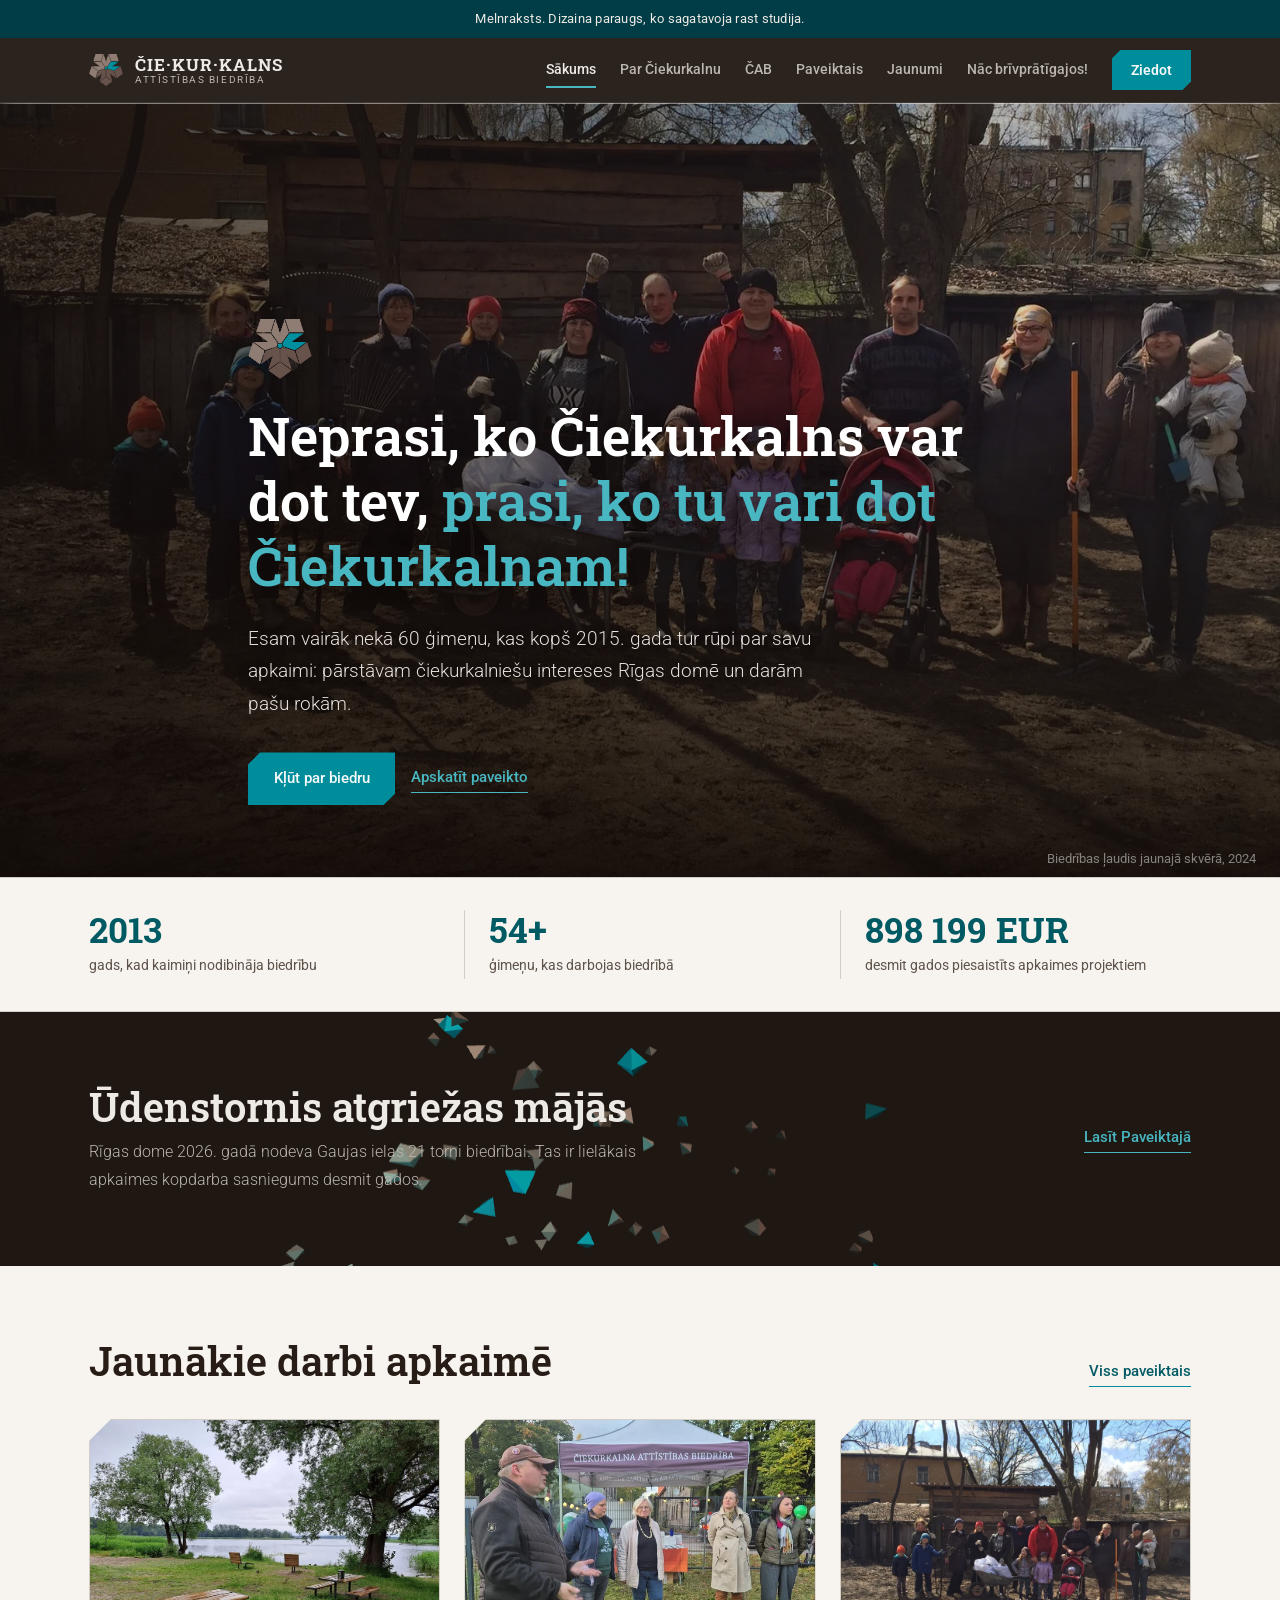
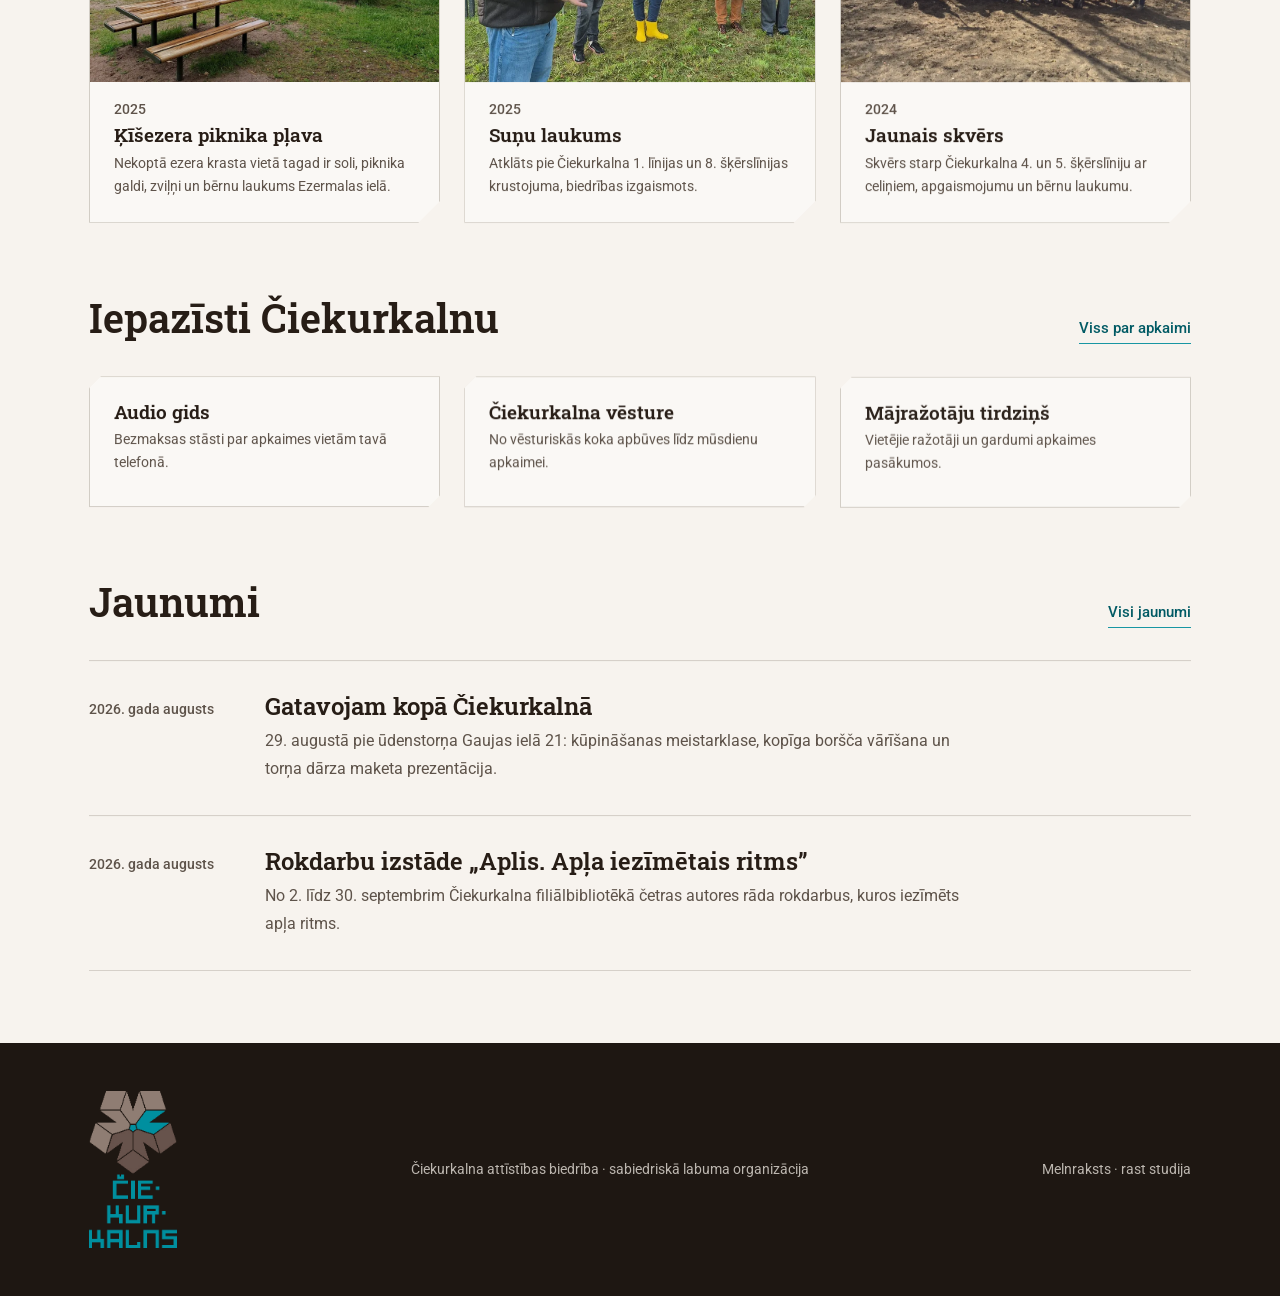
==== index.html @ 99782935 "Čiekurkalna attīstības biedrības melnraksts" ====
<!DOCTYPE html>
<html lang="lv">
<head>
<meta charset="utf-8" />
<meta name="viewport" content="width=device-width, initial-scale=1" />
<meta name="robots" content="noindex, nofollow" />
<title>Čiekurkalna attīstības biedrība. Kaimiņi, kas tur rūpi par Čiekurkalnu</title>
<meta name="description" content="Čiekurkalna attīstības biedrība: vairāk nekā 60 ģimeņu, kas kopš 2015. gada rūpējas par savu apkaimi Rīgā. Dizaina melnraksts." />
<meta property="og:title" content="Čiekurkalna attīstības biedrība" />
<meta property="og:description" content="Kaimiņi, kas tur rūpi par Čiekurkalnu. Dizaina melnraksts." />
<meta property="og:image" content="og.png" />
<meta property="og:type" content="website" />
<link rel="icon" href="assets/logo-rozete.png" />
<link rel="preconnect" href="https://fonts.googleapis.com" />
<link rel="preconnect" href="https://fonts.gstatic.com" crossorigin />
<link href="https://fonts.googleapis.com/css2?family=Roboto+Slab:wght@400;500;600;700&family=Roboto:ital,wght@0,300;0,400;0,500;1,400&display=swap" rel="stylesheet" />
<link rel="stylesheet" href="tokens.css" />
<link rel="stylesheet" href="style.css" />
<style>
/* Hallmark · macrostructure: Marquee split-hero · page: sākums · design-system: design.md · designed-as-app */
.teaser{padding-block:var(--space-2xl) 0}
.teaser__head{display:flex;align-items:baseline;justify-content:space-between;gap:var(--space-md);flex-wrap:wrap;margin-bottom:var(--space-lg)}
.teaser h2{font-size:var(--text-2xl)}
.newsband{padding-block:var(--space-2xl)}
.newsband__grid{display:grid;grid-template-columns:1.2fr auto;gap:var(--space-lg);align-items:center}
.newsband h2{font-size:var(--text-2xl);margin-bottom:var(--space-2xs)}
.newsband p{max-width:36rem;font-weight:300}
@media(max-width:700px){.newsband__grid{grid-template-columns:minmax(0,1fr)}}
</style>
</head>
<body>

<div class="draftbar">Melnraksts. Dizaina paraugs, ko sagatavoja rast studija.</div>

<header class="mast">
  <div class="wrap mast__in">
    <a class="brand" href="index.html">
      <img src="assets/logo-rozete.png" alt="Čiekurkalna attīstības biedrības logo" width="30" height="28" />
      <span class="brand__t">ČIE·KUR·KALNS<small>attīstības biedrība</small></span>
    </a>
    <div class="mast__right">
    <nav class="mast__nav" aria-label="Vietnes sadaļas">
      <a href="index.html" aria-current="page">Sākums</a>
      <a href="par-ciekurkalnu.html">Par Čiekurkalnu</a>
      <a href="cab.html">ČAB</a>
      <a href="paveiktais.html">Paveiktais</a>
      <a href="jaunumi.html">Jaunumi</a>
      <a href="brivpratigie.html">Nāc brīvprātīgajos!</a>
    </nav>
    <a class="mast__cta" href="cab.html#ziedot">Ziedot</a>
    </div>
  </div>
</header>

<main>

<section class="hero">
  <img class="hero__bg" src="assets/hero-kaimini.webp" alt="Čiekurkalna kaimiņi kopā jaunajā skvērā" width="1800" height="926" fetchpriority="high" />
  <div class="wrap hero__content">
    <img class="hero__logo" src="assets/logo-rozete.png" alt="" width="64" height="61" data-intro />
    <h1 data-intro>Neprasi, ko Čiekurkalns var dot tev, <em>prasi, ko tu vari dot Čiekurkalnam!</em></h1>
    <p class="hero__lead" data-intro>Esam vairāk nekā 60 ģimeņu, kas kopš 2015. gada tur rūpi par savu apkaimi: pārstāvam čiekurkalniešu intereses Rīgas domē un darām pašu rokām.</p>
    <div class="btnrow" data-intro>
      <a class="btn btn--accent" href="cab.html">Kļūt par biedru</a>
      <a class="tlink tlink--d" href="paveiktais.html">Apskatīt paveikto</a>
    </div>
  </div>
  <p class="figcap">Biedrības ļaudis jaunajā skvērā, 2024</p>
</section>

<section class="stats" aria-label="Biedrība skaitļos">
  <div class="wrap stats__in">
    <div class="stat"><b data-count="2015" data-start="1995">2015</b><span>gads, kad kaimiņi nodibināja biedrību</span></div>
    <div class="stat"><b data-count="60" data-suffix="+">60+</b><span>ģimeņu, kas darbojas biedrībā</span></div>
    <div class="stat"><b data-count="1000000" data-format="lv" data-suffix=" EUR">1 000 000 EUR</b><span>desmit gados piesaistīts apkaimes projektiem</span></div>
  </div>
</section>

<section class="darksec newsband" style="position:relative;overflow:hidden">
  <canvas id="bg3d" aria-hidden="true" style="position:absolute;inset:0;width:100%;height:100%"></canvas>
  <div class="wrap newsband__grid" data-rise style="position:relative;z-index:2">
    <div>
      <h2>Ūdenstornis atgriežas mājās</h2>
      <p>Rīgas dome 2026. gadā nodeva Gaujas ielas 21 torni biedrībai. Tas ir lielākais apkaimes kopdarba sasniegums desmit gados.</p>
    </div>
    <a class="tlink tlink--d" href="paveiktais.html">Lasīt Paveiktajā</a>
  </div>
</section>

<section class="teaser">
  <div class="wrap">
    <div class="teaser__head" data-rise>
      <h2>Jaunākie darbi apkaimē</h2>
      <a class="tlink" href="paveiktais.html">Viss paveiktais</a>
    </div>
    <div class="cardgrid" data-rise-group>
      <article class="card">
        <div class="card__img"><img src="assets/piknika-plava.webp" alt="Soli un piknika galdi Ķīšezera krastā" loading="lazy" /></div>
        <div class="card__body">
          <p class="card__year">2025</p>
          <h3>Ķīšezera piknika pļava</h3>
          <p>Nekoptā ezera krasta vietā tagad ir soli, piknika galdi, zviļņi un bērnu laukums Ezermalas ielā.</p>
        </div>
      </article>
      <article class="card">
        <div class="card__img"><img src="assets/sunu-laukums.webp" alt="Čiekurkalna suņu laukuma atklāšana" loading="lazy" /></div>
        <div class="card__body">
          <p class="card__year">2025</p>
          <h3>Suņu laukums</h3>
          <p>Atklāts pie Čiekurkalna 1. līnijas un 8. šķērslīnijas krustojuma, biedrības izgaismots.</p>
        </div>
      </article>
      <article class="card">
        <div class="card__img"><img src="assets/skvers-komanda.webp" alt="Biedrības ļaudis jaunajā Čiekurkalna skvērā" loading="lazy" /></div>
        <div class="card__body">
          <p class="card__year">2024</p>
          <h3>Jaunais skvērs</h3>
          <p>Skvērs starp Čiekurkalna 4. un 5. šķērslīniju ar celiņiem, apgaismojumu un bērnu laukumu.</p>
        </div>
      </article>
    </div>
  </div>
</section>

<section class="teaser">
  <div class="wrap">
    <div class="teaser__head" data-rise>
      <h2>Iepazīsti Čiekurkalnu</h2>
      <a class="tlink" href="par-ciekurkalnu.html">Viss par apkaimi</a>
    </div>
    <div class="tiles" data-rise-group>
      <a class="tile" href="par-ciekurkalnu.html" style="text-decoration:none">
        <h3>Audio gids</h3>
        <p>Bezmaksas stāsti par apkaimes vietām tavā telefonā.</p>
      </a>
      <a class="tile" href="par-ciekurkalnu.html" style="text-decoration:none">
        <h3>Čiekurkalna vēsture</h3>
        <p>No vēsturiskās koka apbūves līdz mūsdienu apkaimei.</p>
      </a>
      <a class="tile" href="par-ciekurkalnu.html" style="text-decoration:none">
        <h3>Mājražotāju tirdziņš</h3>
        <p>Vietējie ražotāji un gardumi apkaimes pasākumos.</p>
      </a>
    </div>
  </div>
</section>

<section class="teaser" style="padding-bottom:var(--space-2xl)">
  <div class="wrap">
    <div class="teaser__head" data-rise>
      <h2>Jaunumi</h2>
      <a class="tlink" href="jaunumi.html">Visi jaunumi</a>
    </div>
    <div class="news" data-rise>
      <article class="news__item">
        <p class="news__date">2026. gada augusts</p>
        <div>
          <h3>Gatavojam kopā Čiekurkalnā</h3>
          <p>29. augustā pie ūdenstorņa Gaujas ielā 21: kūpināšanas meistarklase, kopīga boršča vārīšana un torņa dārza maketa prezentācija.</p>
        </div>
      </article>
      <article class="news__item">
        <p class="news__date">2026. gada augusts</p>
        <div>
          <h3>Rokdarbu izstāde „Aplis. Apļa iezīmētais ritms”</h3>
          <p>No 2. līdz 30. septembrim Čiekurkalna filiālbibliotēkā četras autores rāda rokdarbus, kuros iezīmēts apļa ritms.</p>
        </div>
      </article>
    </div>
  </div>
</section>



</main>

<footer class="foot foot--flush">
  <div class="wrap foot__in">
    <img src="assets/logo-full.png" alt="Čiekurkalna attīstības biedrības logo" width="88" height="157" loading="lazy" />
    <span>Čiekurkalna attīstības biedrība · sabiedriskā labuma organizācija</span>
    <span>Melnraksts · rast studija</span>
  </div>
</footer>

<script src="assets/js/gsap.min.js" defer></script>
<script src="assets/js/ScrollTrigger.min.js" defer></script>
<script src="assets/js/three.min.js" defer></script>
<script src="assets/js/app.js" defer></script>

</body>
</html>
---- tokens.css ----
/* Hallmark · tokens — Čiekurkalna attīstības biedrība (studied-DNA: klienta logo + ciekurkalns.lv) */
:root {
  /* krāsas: silti brūnie neitrāļi no logo čiekura, ciāna akcents no logo */
  --color-paper:      oklch(96.5% 0.008 75);
  --color-paper-2:    oklch(93.5% 0.012 75);
  --color-card:       oklch(98%   0.005 75);
  --color-rule:       oklch(85%   0.012 75);
  --color-rule-dark:  oklch(34%   0.015 55);
  --color-muted:      oklch(45%   0.02  60);
  --color-ink:        oklch(24%   0.02  55);
  --color-dark:       oklch(21%   0.015 55);
  --color-dark-2:     oklch(26%   0.018 55);
  --color-ink-dark:   oklch(94%   0.008 75);
  --color-muted-dark: oklch(78%   0.012 75);
  --color-taupe:      oklch(60%   0.03  55);
  --color-accent:     oklch(58%   0.115 205);
  --color-accent-ink: oklch(42%   0.09  205);
  --color-accent-hi:  oklch(72%   0.10  205);
  --color-band:       oklch(33%   0.06  210);
  --color-focus:      oklch(58%   0.115 205);
  --color-ph:         oklch(55%   0.015 60);

  /* fonti: klienta lapas DNS */
  --font-display: 'Roboto Slab', Georgia, serif;
  --font-body:    'Roboto', 'Segoe UI', Arial, sans-serif;

  /* atstarpes: 4 pt skala */
  --space-2xs: 0.5rem;
  --space-xs:  0.75rem;
  --space-sm:  1rem;
  --space-md:  1.5rem;
  --space-lg:  2rem;
  --space-xl:  3rem;
  --space-2xl: 4.5rem;
  --space-3xl: 6.5rem;

  /* teksts */
  --text-sm: 0.875rem;
  --text-md: 1.03rem;
  --text-lg: 1.2rem;
  --text-xl: 1.5rem;
  --text-2xl: clamp(1.8rem, 3.4vw, 2.5rem);
  --text-display: clamp(2.4rem, 5.2vw, 3.8rem);

  /* kustība */
  --ease-out:    cubic-bezier(0.16, 1, 0.3, 1);
  --ease-in:     cubic-bezier(0.7, 0, 0.84, 0);
  --ease-in-out: cubic-bezier(0.65, 0, 0.35, 1);
  --dur-micro: 120ms;
  --dur-short: 220ms;
  --dur-long:  420ms;

  /* forma: fasetes no logo ģeometrijas */
  --cut: 22px;
  --cut-sm: 12px;
}
---- style.css ----
/* Hallmark · genre: editorial-modern · design-system: design.md · designed-as-app
 * theme: studied-DNA (klienta logo + ciekurkalns.lv) · display Roboto Slab · body Roboto
 * motion: hero-intro · scroll-rise · 3D slider · counters · three.js logo-facets (tikai sākuma hero) */

*{margin:0;padding:0;box-sizing:border-box}
html,body{overflow-x:clip}
html{scroll-behavior:smooth}
img{max-width:100%;height:auto;display:block}
body{font-family:var(--font-body);background:var(--color-paper);color:var(--color-ink);font-size:var(--text-md);line-height:1.7;font-weight:400;-webkit-font-smoothing:antialiased}
a{color:inherit}
.wrap{max-width:1150px;margin:0 auto;padding:0 var(--space-md)}
h1,h2,h3{font-family:var(--font-display);line-height:1.14;font-weight:600;font-style:normal;overflow-wrap:anywhere;min-width:0}
.facet{clip-path:polygon(var(--cut) 0, 100% 0, 100% calc(100% - var(--cut)), calc(100% - var(--cut)) 100%, 0 100%, 0 var(--cut))}
a:focus-visible,button:focus-visible{outline:2px solid var(--color-focus);outline-offset:3px}

/* melnraksta josla */
.draftbar{background:var(--color-band);color:var(--color-ink-dark);text-align:center;font-size:0.8rem;padding:var(--space-2xs) var(--space-sm);letter-spacing:0.02em;position:relative;z-index:60}

/* galvene: tumšā masthead ar animētiem pasvītrojumiem un Ziedot pogu */
.mast{position:sticky;top:0;z-index:50;background:color-mix(in oklab, var(--color-dark) 94%, transparent);backdrop-filter:blur(10px);border-bottom:1px solid var(--color-rule-dark)}
.mast__in{display:flex;align-items:center;justify-content:space-between;gap:var(--space-md);padding-block:var(--space-xs)}
.brand{display:flex;align-items:center;gap:var(--space-xs);text-decoration:none}
.brand img{width:34px;height:auto;transition:transform var(--dur-short) var(--ease-out)}
.brand:hover img{transform:rotate(18deg)}
.brand__t{font-family:var(--font-display);font-weight:700;font-size:1.05rem;line-height:1.15;letter-spacing:0.06em;color:var(--color-ink-dark)}
.brand__t small{display:block;font-family:var(--font-body);font-weight:400;font-size:0.6rem;letter-spacing:0.16em;text-transform:uppercase;color:var(--color-muted-dark)}
.mast__right{display:flex;align-items:center;gap:var(--space-md)}
.mast__nav{display:flex;gap:var(--space-md);flex-wrap:wrap}
.mast__nav a{position:relative;text-decoration:none;font-size:0.9rem;font-weight:500;color:var(--color-muted-dark);white-space:nowrap;padding-block:0.35rem;transition:color var(--dur-micro) var(--ease-out)}
.mast__nav a::after{content:'';position:absolute;left:0;right:0;bottom:0;height:2px;background:var(--color-accent-hi);transform:scaleX(0);transform-origin:left;transition:transform var(--dur-short) var(--ease-out)}
.mast__nav a:hover{color:var(--color-ink-dark)}
.mast__nav a:hover::after{transform:scaleX(1)}
.mast__nav a[aria-current="page"]{color:var(--color-ink-dark)}
.mast__nav a[aria-current="page"]::after{transform:scaleX(1)}
.mast__cta{font-size:0.85rem;font-weight:600;text-decoration:none;color:oklch(98% 0.005 205);background:var(--color-accent);padding:0.55rem 1.2rem;white-space:nowrap;clip-path:polygon(9px 0,100% 0,100% calc(100% - 9px),calc(100% - 9px) 100%,0 100%,0 9px);transition:background-color var(--dur-micro) var(--ease-out)}
.mast__cta:hover{background:var(--color-accent-ink)}
@media(max-width:1080px){.mast__cta{display:none}}
@media(max-width:900px){
  .mast__in{flex-wrap:wrap;padding-block:var(--space-2xs)}
  .mast__right{width:100%}
  .mast__nav{gap:var(--space-sm);width:100%;overflow-x:auto;padding-bottom:0.2rem;flex-wrap:nowrap;scrollbar-width:none}
}

/* hero: pilna platuma kaimiņu foto ar devīzi (sākums) */
.hero{position:relative;background:var(--color-dark);color:var(--color-ink-dark);overflow:hidden;display:flex;align-items:flex-end;min-height:86svh}
.hero__bg{position:absolute;inset:0;width:100%;height:100%;object-fit:cover;object-position:center 38%}
.hero::after{content:'';position:absolute;inset:0;background:linear-gradient(100deg, oklch(15% 0.015 55 / 0.72) 0%, oklch(15% 0.015 55 / 0.3) 48%, transparent 70%), linear-gradient(to top, oklch(15% 0.015 55 / 0.94) 0%, oklch(15% 0.015 55 / 0.55) 38%, oklch(15% 0.015 55 / 0.15) 70%, oklch(15% 0.015 55 / 0.3) 100%)}
.hero__content{position:relative;z-index:2;padding-block:var(--space-3xl) var(--space-2xl);max-width:52rem}
.hero__logo{width:64px;margin-bottom:var(--space-md);filter:drop-shadow(0 4px 14px oklch(0% 0 0 / 0.4))}
.hero h1{font-size:clamp(1.9rem,4.6vw,3.4rem);margin-bottom:var(--space-md);color:#FFFFFF;text-shadow:0 2px 24px oklch(0% 0 0 / 0.35);line-height:1.2}
.hero h1 em{font-style:normal;color:var(--color-accent-hi)}
.hero__lead{max-width:36rem;color:oklch(96% 0.005 75 / 0.92);font-size:var(--text-lg);margin-bottom:var(--space-lg);font-weight:300;text-shadow:0 1px 12px oklch(0% 0 0 / 0.4)}
.hero .figcap{position:absolute;right:var(--space-md);bottom:var(--space-2xs);z-index:2;color:oklch(96% 0.005 75 / 0.5);margin:0}
@media(max-width:700px){
  .hero{min-height:78svh}
  .hero__bg{content:url("assets/hero-kaimini-m.webp");object-position:center 30%}
  .hero__content{padding-block:var(--space-2xl) var(--space-xl)}
  .hero__logo{width:52px}
}

/* iekšlapu galva */
.phead{padding-block:var(--space-2xl) var(--space-lg)}
.phead h1{font-size:clamp(2rem,4vw,3rem)}
.phead p{color:var(--color-muted);max-width:40rem;margin-top:var(--space-2xs);font-size:var(--text-lg);font-weight:300}

/* pogas un saites */
.btnrow{display:flex;gap:var(--space-sm);flex-wrap:wrap;align-items:center}
.btn{display:inline-block;text-decoration:none;font-weight:500;font-size:0.95rem;padding:0.85rem 1.6rem;white-space:nowrap;transition:background-color var(--dur-micro) var(--ease-out),color var(--dur-micro) var(--ease-out),border-color var(--dur-micro) var(--ease-out)}
.btn--accent{background:var(--color-accent);color:oklch(98% 0.005 205);clip-path:polygon(var(--cut-sm) 0,100% 0,100% calc(100% - var(--cut-sm)),calc(100% - var(--cut-sm)) 100%,0 100%,0 var(--cut-sm))}
.btn--accent:hover{background:var(--color-accent-ink)}
.btn--solid{background:var(--color-ink);color:var(--color-paper);clip-path:polygon(var(--cut-sm) 0,100% 0,100% calc(100% - var(--cut-sm)),calc(100% - var(--cut-sm)) 100%,0 100%,0 var(--cut-sm))}
.btn--solid:hover{background:var(--color-dark-2)}
.btn--line{border:1.5px solid var(--color-rule);color:var(--color-ink)}
.btn--line:hover{border-color:var(--color-ink)}
.btn--ghostd{border:1.5px solid oklch(94% 0.008 75 / 0.35);color:var(--color-ink-dark)}
.btn--ghostd:hover{border-color:var(--color-ink-dark)}
.tlink{font-weight:500;font-size:0.95rem;color:var(--color-accent-ink);text-decoration:none;border-bottom:1.5px solid var(--color-accent);padding-bottom:0.1rem;white-space:nowrap;transition:color var(--dur-micro) var(--ease-out)}
.tlink:hover{color:var(--color-ink)}
.tlink--d{color:var(--color-accent-hi);border-color:var(--color-accent-hi)}
.tlink--d:hover{color:var(--color-ink-dark)}
.figcap{margin-top:var(--space-xs);font-size:0.8rem;color:var(--color-muted)}

/* skaitļi */
.stats{border-block:1px solid var(--color-rule)}
.stats__in{display:grid;grid-template-columns:repeat(3,minmax(0,1fr));gap:var(--space-md);padding-block:var(--space-lg)}
.stat{border-left:1px solid var(--color-rule);padding-left:var(--space-md)}
.stat:first-child{border-left:none;padding-left:0}
.stat b{display:block;font-family:var(--font-display);font-weight:700;font-size:2.2rem;line-height:1.15;color:var(--color-accent-ink);font-variant-numeric:tabular-nums}
.stat span{font-size:var(--text-sm);color:var(--color-muted)}
@media(max-width:680px){
  .stats__in{grid-template-columns:minmax(0,1fr);gap:var(--space-sm);padding-block:var(--space-md)}
  .stat{border-left:none;padding-left:0;display:flex;align-items:baseline;gap:var(--space-sm)}
  .stat b{font-size:1.7rem}
}

/* kartītes */
.card{background:var(--color-card);border:1px solid var(--color-rule);clip-path:polygon(var(--cut) 0,100% 0,100% calc(100% - var(--cut)),calc(100% - var(--cut)) 100%,0 100%,0 var(--cut))}
.card__img{aspect-ratio:4/3;overflow:hidden;background:var(--color-paper-2)}
.card__img img{width:100%;height:100%;object-fit:cover;transition:transform 0.5s var(--ease-out)}
.card:hover .card__img img{transform:scale(1.04)}
.card__body{padding:var(--space-sm) var(--space-md) var(--space-md)}
.card__year{font-size:0.8rem;font-weight:500;color:var(--color-accent-ink)}
.card h3{font-size:var(--text-lg);margin:0.2rem 0 0.35rem}
.card p{font-size:0.9rem;color:var(--color-muted);line-height:1.6}
.cardgrid{display:grid;grid-template-columns:repeat(3,minmax(0,1fr));gap:var(--space-md)}
@media(max-width:900px){.cardgrid{grid-template-columns:repeat(2,minmax(0,1fr))}}
@media(max-width:600px){.cardgrid{grid-template-columns:minmax(0,1fr)}}

/* 3D slaideris */
.slider{position:relative}
.slider:not(.works-grid){overflow:clip;margin:0 calc(-1 * var(--space-md));padding:0 var(--space-md)}
.stage{position:relative;height:560px;perspective:1400px;transform-style:preserve-3d}
.slider:not(.works-grid) .card{position:absolute;top:0;left:50%;width:min(360px,86vw);cursor:pointer}
.slider__ctrl{display:flex;align-items:center;justify-content:center;gap:var(--space-sm);margin-top:var(--space-md)}
.sbtn{width:50px;height:50px;border:1.5px solid var(--color-rule);background:var(--color-card);cursor:pointer;font-size:1.05rem;color:var(--color-ink);clip-path:polygon(10px 0,100% 0,100% calc(100% - 10px),calc(100% - 10px) 100%,0 100%,0 10px);transition:background-color var(--dur-micro) var(--ease-out),color var(--dur-micro) var(--ease-out)}
.sbtn:hover{background:var(--color-accent);color:oklch(98% 0.005 205)}
.scount{font-family:var(--font-display);font-weight:600;font-size:0.95rem;color:var(--color-muted);min-width:3.2rem;text-align:center;font-variant-numeric:tabular-nums}
.works-grid .stage{height:auto;perspective:none;display:grid;grid-template-columns:repeat(3,minmax(0,1fr));gap:var(--space-md)}
.works-grid .card{position:static;width:auto;transform:none!important;opacity:1!important;cursor:default}
.works-grid .slider__ctrl{display:none}
@media(max-width:900px){.works-grid .stage{grid-template-columns:repeat(2,minmax(0,1fr))}}
@media(max-width:600px){.works-grid .stage{grid-template-columns:minmax(0,1fr)}}
@media(max-width:700px){.stage{height:540px}}

/* apkaimes flīzes */
.tiles{display:grid;grid-template-columns:repeat(3,minmax(0,1fr));gap:var(--space-md)}
.tile{background:var(--color-card);border:1px solid var(--color-rule);padding:var(--space-md) var(--space-md) var(--space-lg);clip-path:polygon(var(--cut-sm) 0,100% 0,100% calc(100% - var(--cut-sm)),calc(100% - var(--cut-sm)) 100%,0 100%,0 var(--cut-sm));transition:border-color var(--dur-micro) var(--ease-out)}
.tile:hover{border-color:var(--color-accent)}
.tile h3{font-size:var(--text-lg);margin-bottom:0.3rem}
.tile p{font-size:0.9rem;color:var(--color-muted);line-height:1.6}
@media(max-width:900px){.tiles{grid-template-columns:repeat(2,minmax(0,1fr))}}
@media(max-width:600px){.tiles{grid-template-columns:minmax(0,1fr)}}

/* jaunumu rindas */
.news{border-top:1px solid var(--color-rule)}
.news__item{display:grid;grid-template-columns:9rem minmax(0,1fr);gap:var(--space-lg);padding-block:var(--space-lg);border-bottom:1px solid var(--color-rule)}
.news__date{font-size:var(--text-sm);color:var(--color-accent-ink);font-weight:500;padding-top:0.3rem;font-variant-numeric:tabular-nums}
.news__item h3{font-size:var(--text-xl);margin-bottom:0.4rem}
.news__item p{color:var(--color-muted);max-width:44rem}
@media(max-width:700px){.news__item{grid-template-columns:minmax(0,1fr);gap:0.2rem;padding-block:var(--space-md)}}

/* arhīva rindas */
.arch{border-top:1px solid var(--color-rule)}
.arch__row{display:grid;grid-template-columns:7rem minmax(0,1fr);gap:var(--space-lg);padding-block:var(--space-sm);border-bottom:1px solid var(--color-rule)}
.arch__year{font-family:var(--font-display);font-weight:600;color:var(--color-accent-ink);font-variant-numeric:tabular-nums}
.arch__row p{color:var(--color-muted);font-size:0.95rem}
.arch__row b{font-weight:500}
@media(max-width:700px){.arch__row{grid-template-columns:minmax(0,1fr);gap:0.1rem}}

/* iesaistes rindas */
.jrow{display:grid;grid-template-columns:0.85fr 1.4fr auto;gap:var(--space-lg);align-items:center;padding-block:var(--space-lg);border-top:1px solid var(--color-rule)}
.jrow h3{font-size:var(--text-xl)}
.jrow p{color:var(--color-muted);font-size:0.96rem;max-width:32rem}
@media(max-width:860px){.jrow{grid-template-columns:minmax(0,1fr);gap:var(--space-2xs);padding-block:var(--space-md)}}

/* ziedojumu summas */
.chips{display:flex;gap:var(--space-sm);flex-wrap:wrap}
.chip{font-family:var(--font-display);font-weight:600;font-size:var(--text-lg);padding:0.7rem 1.4rem;border:1.5px solid var(--color-rule);background:var(--color-card);clip-path:polygon(10px 0,100% 0,100% calc(100% - 10px),calc(100% - 10px) 100%,0 100%,0 10px)}

/* tumšās sadaļas */
.darksec{background:var(--color-dark);color:var(--color-ink-dark)}
.darksec h1,.darksec h2,.darksec h3{color:var(--color-ink-dark)}
.darksec .figcap{color:var(--color-muted-dark)}
.darksec p{color:var(--color-muted-dark)}

/* devīzes josla */
.motto{background:var(--color-band);color:var(--color-ink-dark);padding-block:var(--space-3xl);text-align:center}
.motto blockquote{font-family:var(--font-display);font-weight:600;font-size:clamp(1.6rem,3.6vw,2.7rem);line-height:1.3;max-width:48rem;margin:0 auto;overflow-wrap:anywhere}
.motto blockquote em{font-style:normal;color:var(--color-accent-hi)}
.motto figcaption{margin-top:var(--space-md);font-size:var(--text-sm);color:var(--color-muted-dark)}

/* CTA josla */
.ctaband{background:var(--color-paper-2);border-block:1px solid var(--color-rule);padding-block:var(--space-2xl)}
.ctaband__in{display:flex;align-items:center;justify-content:space-between;gap:var(--space-lg);flex-wrap:wrap}
.ctaband h2{font-size:var(--text-2xl);max-width:34rem}

/* kontaktu rindas */
.crow{display:grid;grid-template-columns:10rem minmax(0,1fr);gap:var(--space-sm);padding-block:var(--space-sm);border-bottom:1px solid var(--color-rule);font-size:0.98rem}
.crow span{font-size:var(--text-sm);color:var(--color-muted);padding-top:0.1rem}
@media(max-width:860px){.crow{grid-template-columns:minmax(0,1fr);gap:0.1rem;padding-block:var(--space-xs)}}

/* vietturis */
.ph{color:var(--color-ph)}

/* kājene */
.foot{background:var(--color-dark);color:var(--color-muted-dark);padding-block:var(--space-xl);font-size:var(--text-sm);margin-top:var(--space-3xl)}
.foot--flush{margin-top:0}
.foot__in{display:flex;justify-content:space-between;align-items:center;gap:var(--space-md);flex-wrap:wrap}
.foot img{width:88px;height:auto}

/* animāciju sākumstāvokļi tiek likti tikai ar JS (gsap.from), tāpēc bez JS viss redzams */
@media(prefers-reduced-motion:reduce){
  html{scroll-behavior:auto}
  *,*::before,*::after{animation-duration:150ms!important;animation-iteration-count:1!important;transition-duration:150ms!important}
}

/* galerija */
.galsec{padding-block:var(--space-2xl)}
.galsec h2{font-size:var(--text-2xl);margin-bottom:var(--space-lg)}
.galgrid{columns:4 230px;column-gap:var(--space-sm)}
.galgrid a{display:block;margin-bottom:var(--space-sm);clip-path:polygon(var(--cut-sm) 0,100% 0,100% calc(100% - var(--cut-sm)),calc(100% - var(--cut-sm)) 100%,0 100%,0 var(--cut-sm));overflow:hidden}
.galgrid img{width:100%;display:block;transition:transform 0.5s var(--ease-out)}
.galgrid a:hover img{transform:scale(1.04)}
.lightbox{border:none;background:oklch(12% 0.01 55 / 0.94);max-width:100vw;max-height:100vh;width:100vw;height:100vh;padding:var(--space-lg);display:none;place-items:center}
.lightbox[open]{display:grid}
.lightbox img{max-width:min(92vw,1400px);max-height:86vh;width:auto;height:auto;clip-path:polygon(18px 0,100% 0,100% calc(100% - 18px),calc(100% - 18px) 100%,0 100%,0 18px)}
.lightbox figcaption{color:oklch(94% 0.008 75);text-align:center;margin-top:var(--space-sm);font-size:var(--text-sm)}
.lightbox__close{position:absolute;top:var(--space-md);right:var(--space-md);width:46px;height:46px;border:1.5px solid oklch(94% 0.008 75 / 0.4);background:transparent;color:oklch(94% 0.008 75);font-size:1.2rem;cursor:pointer;clip-path:polygon(9px 0,100% 0,100% calc(100% - 9px),calc(100% - 9px) 100%,0 100%,0 9px)}

/* video (YouTube fasāde, ielādē tikai pēc klikšķa) */
.videosec{padding-block:var(--space-2xl)}
.videosec h2{font-size:var(--text-2xl);margin-bottom:var(--space-sm)}
.videosec>.wrap>p{color:var(--color-muted);max-width:38rem;margin-bottom:var(--space-lg)}
.video{position:relative;aspect-ratio:16/9;max-width:860px;background:var(--color-dark);clip-path:polygon(var(--cut) 0,100% 0,100% calc(100% - var(--cut)),calc(100% - var(--cut)) 100%,0 100%,0 var(--cut));overflow:hidden;cursor:pointer;border:none;padding:0;display:block;width:100%}
.video img{width:100%;height:100%;object-fit:cover;opacity:0.85;transition:opacity var(--dur-short) var(--ease-out),transform 0.5s var(--ease-out)}
.video:hover img{opacity:1;transform:scale(1.03)}
.video__play{position:absolute;inset:0;margin:auto;width:78px;height:78px;background:var(--color-accent);clip-path:polygon(14px 0,100% 0,100% calc(100% - 14px),calc(100% - 14px) 100%,0 100%,0 14px);display:grid;place-items:center;transition:background-color var(--dur-micro) var(--ease-out)}
.video:hover .video__play{background:var(--color-accent-ink)}
.video__play::after{content:'';display:block;width:0;height:0;border-left:22px solid #fff;border-top:14px solid transparent;border-bottom:14px solid transparent;margin-left:5px}
.video iframe{position:absolute;inset:0;width:100%;height:100%;border:0}
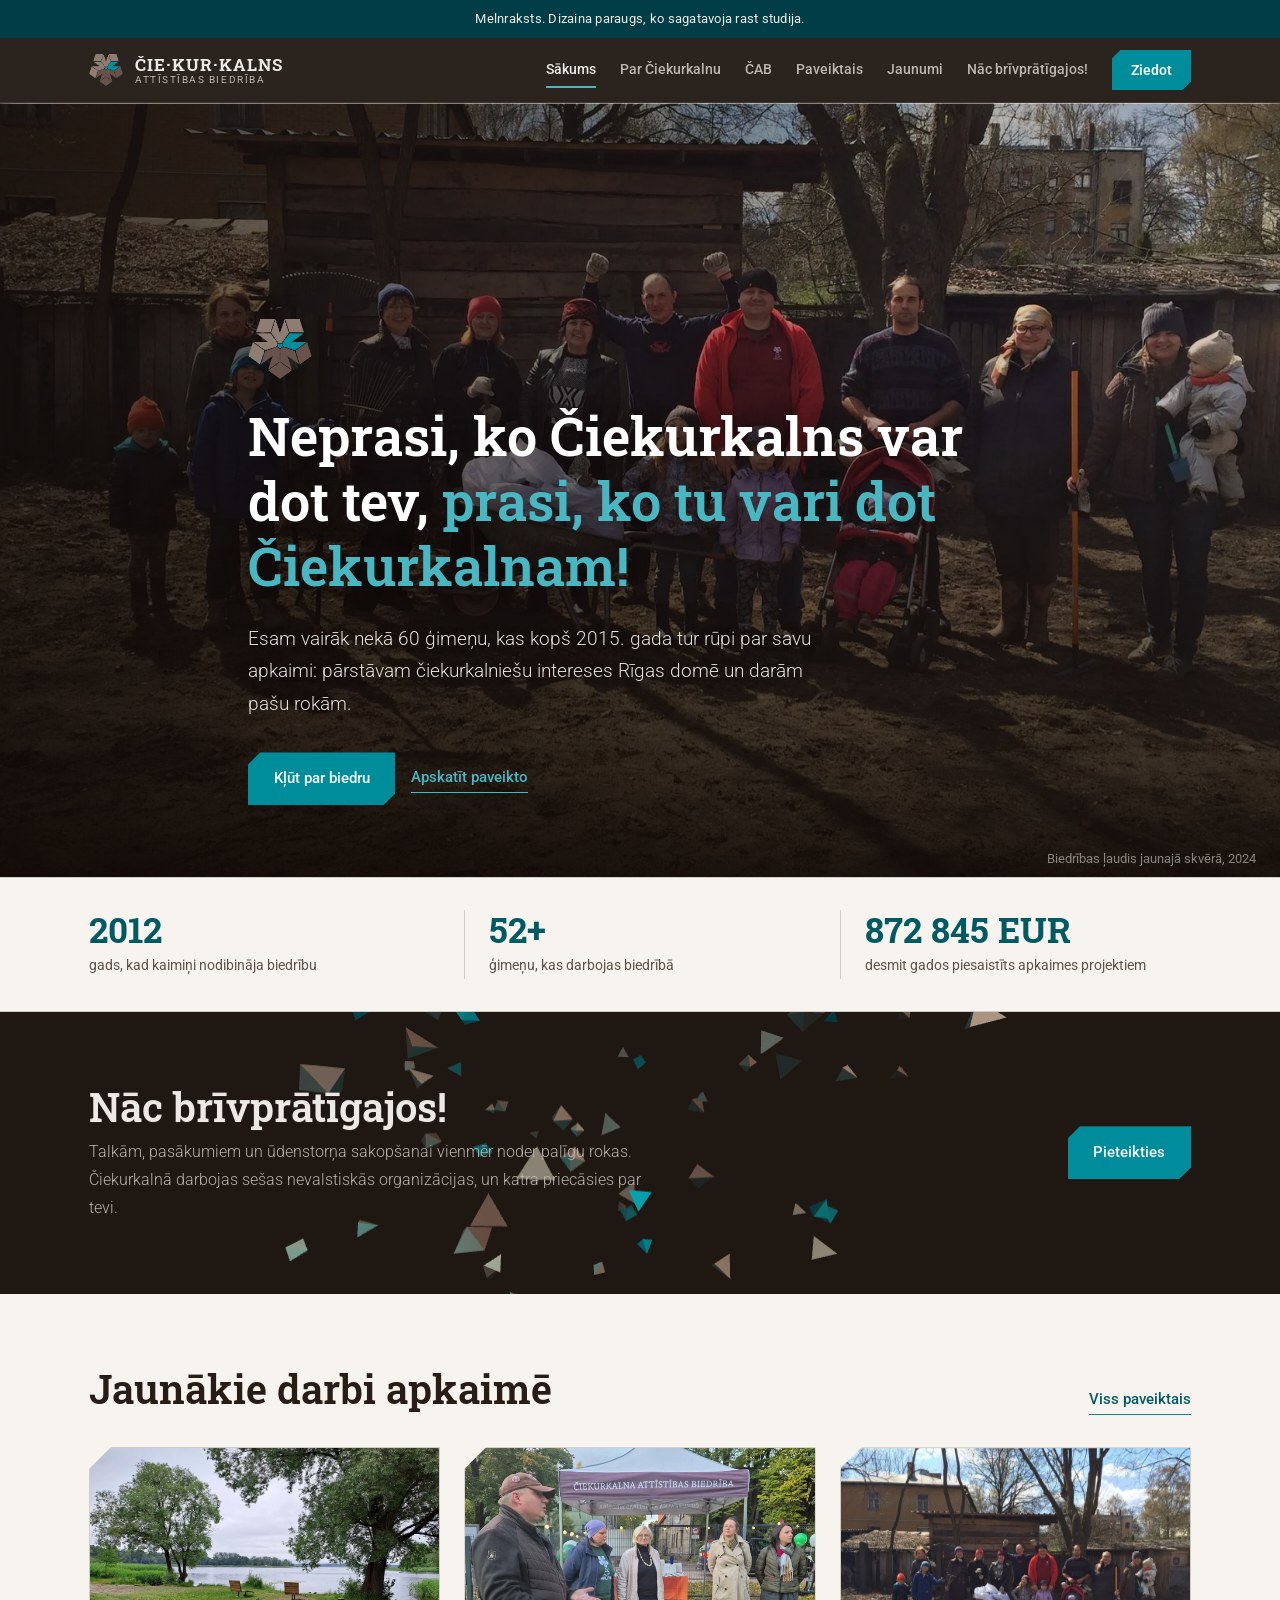
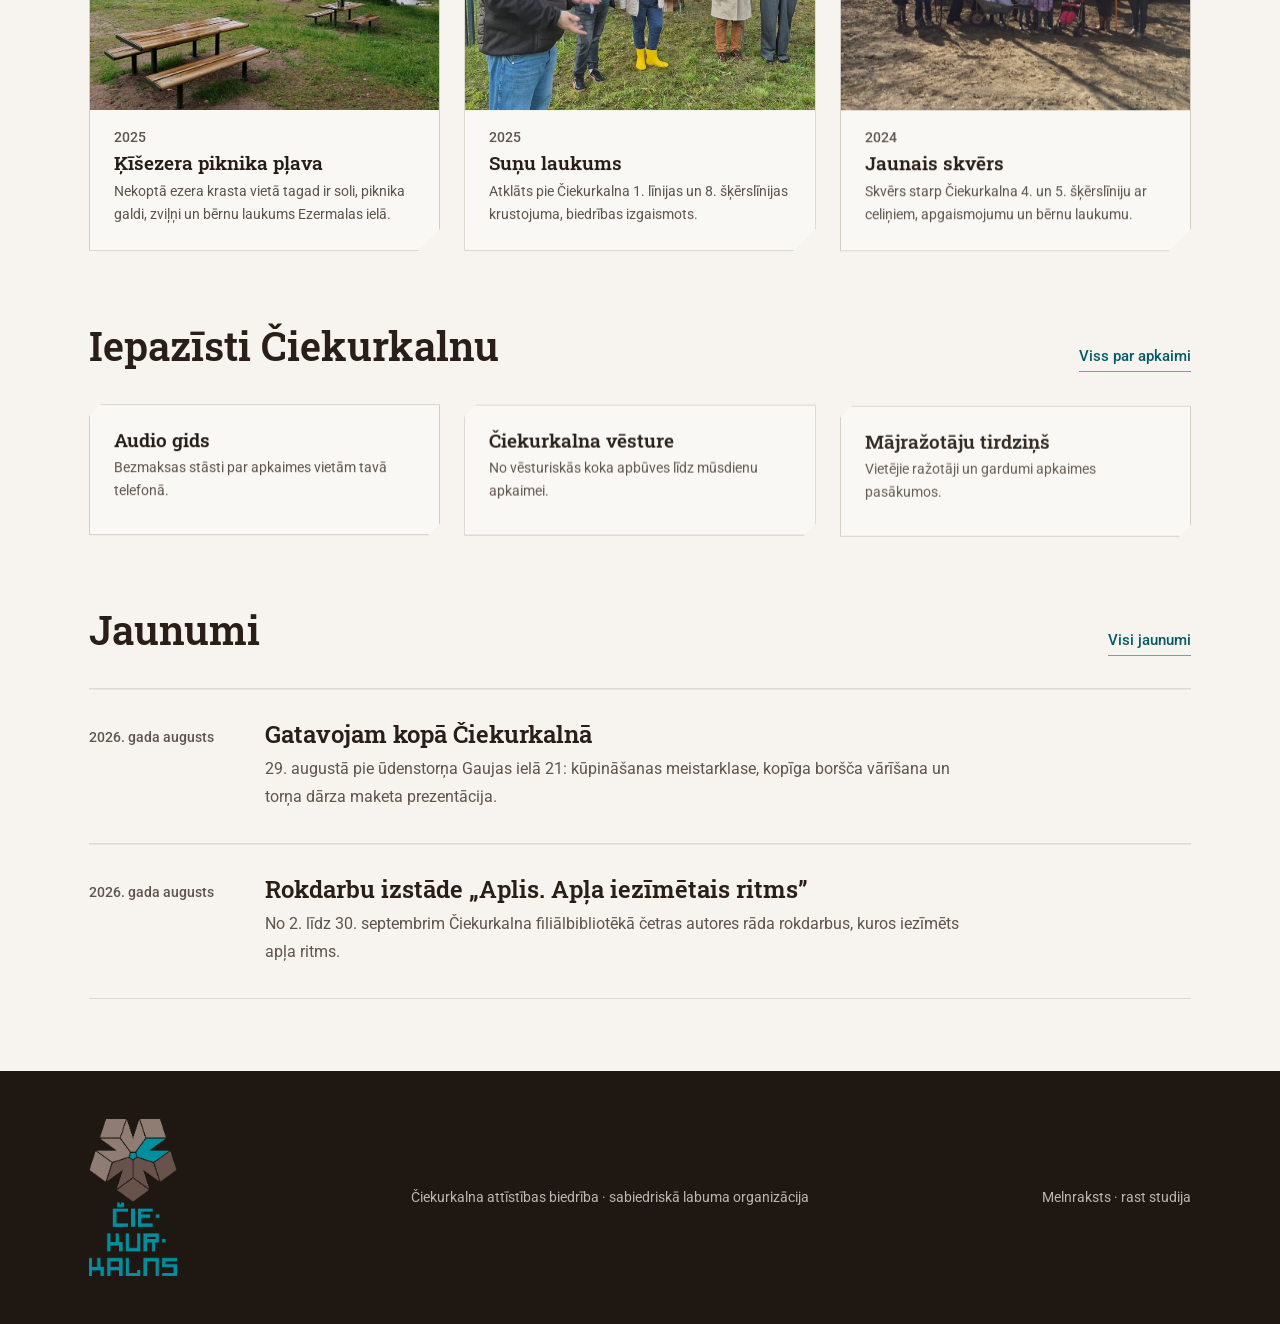
==== commit f9c1d8fe: "Sākumlapas tumšajā joslā aicinājums brīvprātīgajiem" ====
--- a/index.html
+++ b/index.html
@@ -80,10 +80,10 @@
   <canvas id="bg3d" aria-hidden="true" style="position:absolute;inset:0;width:100%;height:100%"></canvas>
   <div class="wrap newsband__grid" data-rise style="position:relative;z-index:2">
     <div>
-      <h2>Ūdenstornis atgriežas mājās</h2>
-      <p>Rīgas dome 2026. gadā nodeva Gaujas ielas 21 torni biedrībai. Tas ir lielākais apkaimes kopdarba sasniegums desmit gados.</p>
+      <h2>Nāc brīvprātīgajos!</h2>
+      <p>Talkām, pasākumiem un ūdenstorņa sakopšanai vienmēr noder palīgu rokas. Čiekurkalnā darbojas sešas nevalstiskās organizācijas, un katra priecāsies par tevi.</p>
     </div>
-    <a class="tlink tlink--d" href="paveiktais.html">Lasīt Paveiktajā</a>
+    <a class="btn btn--accent" href="brivpratigie.html">Pieteikties</a>
   </div>
 </section>
 
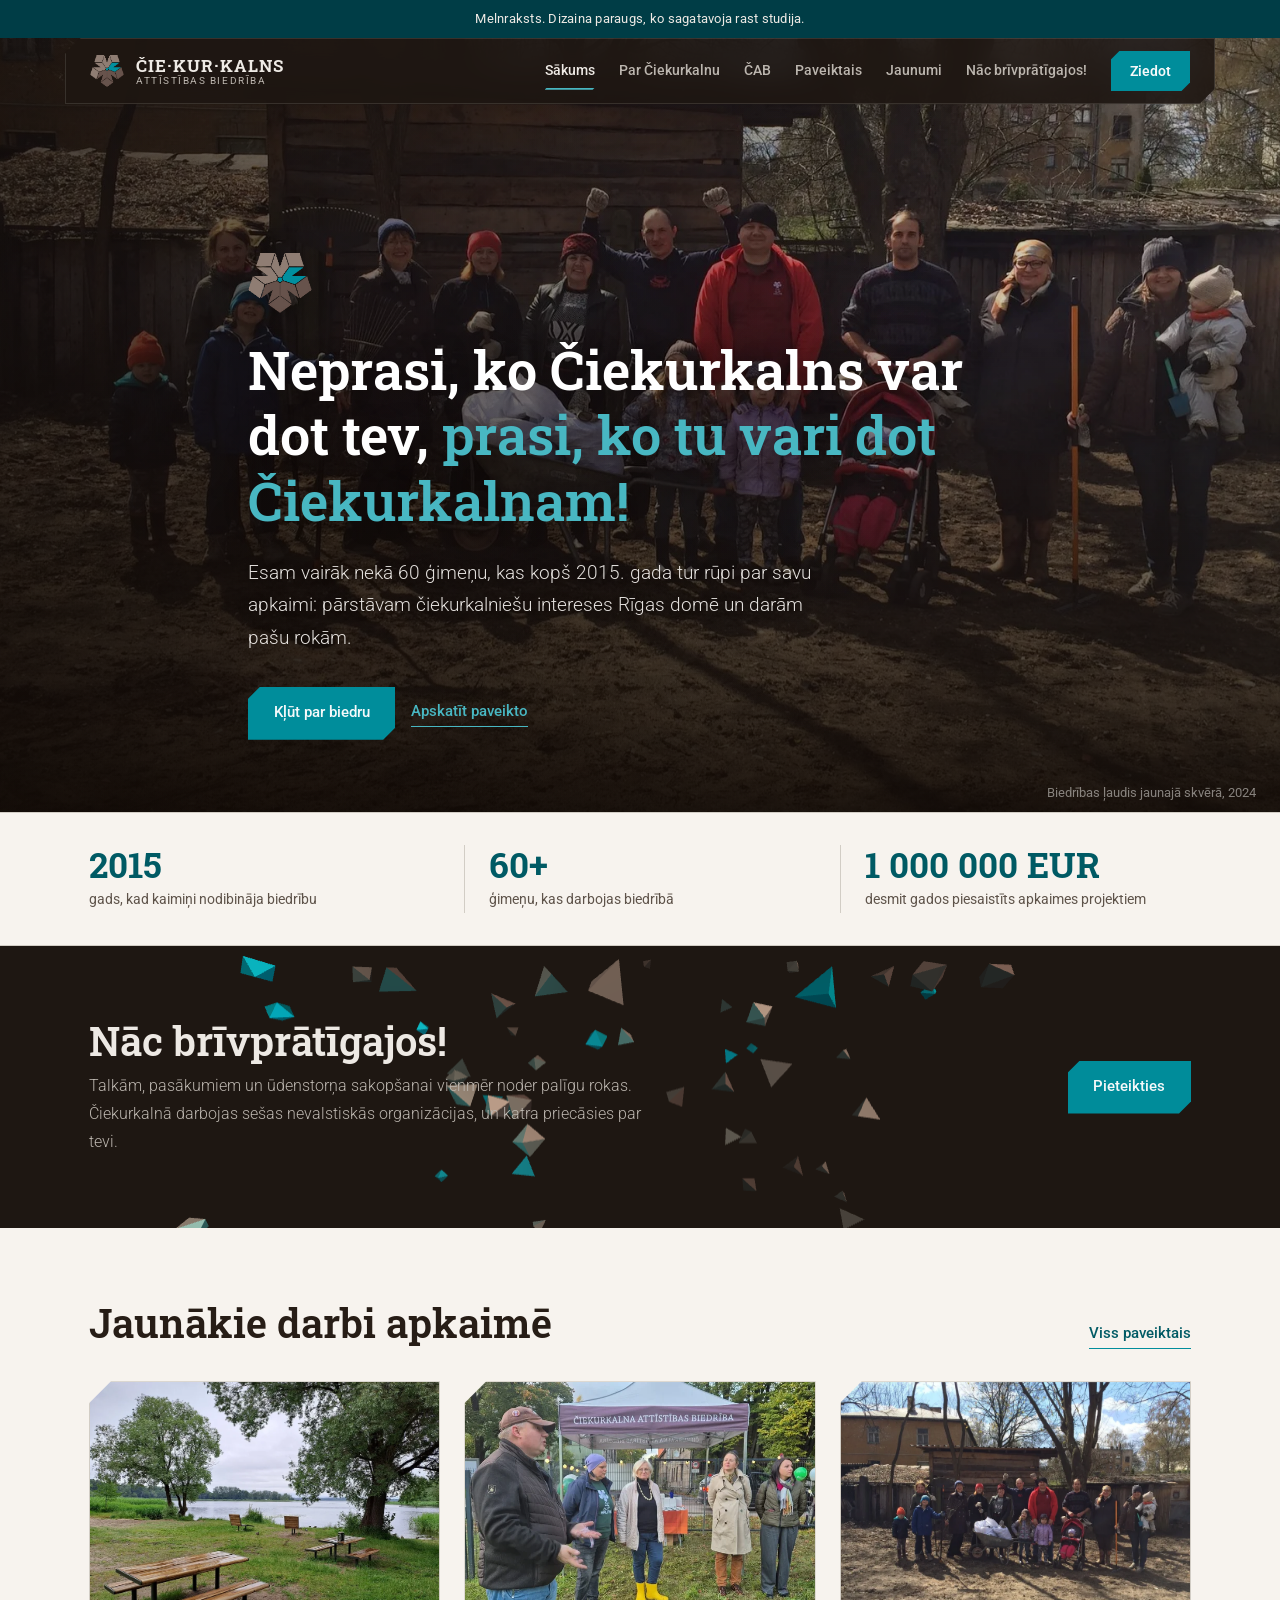
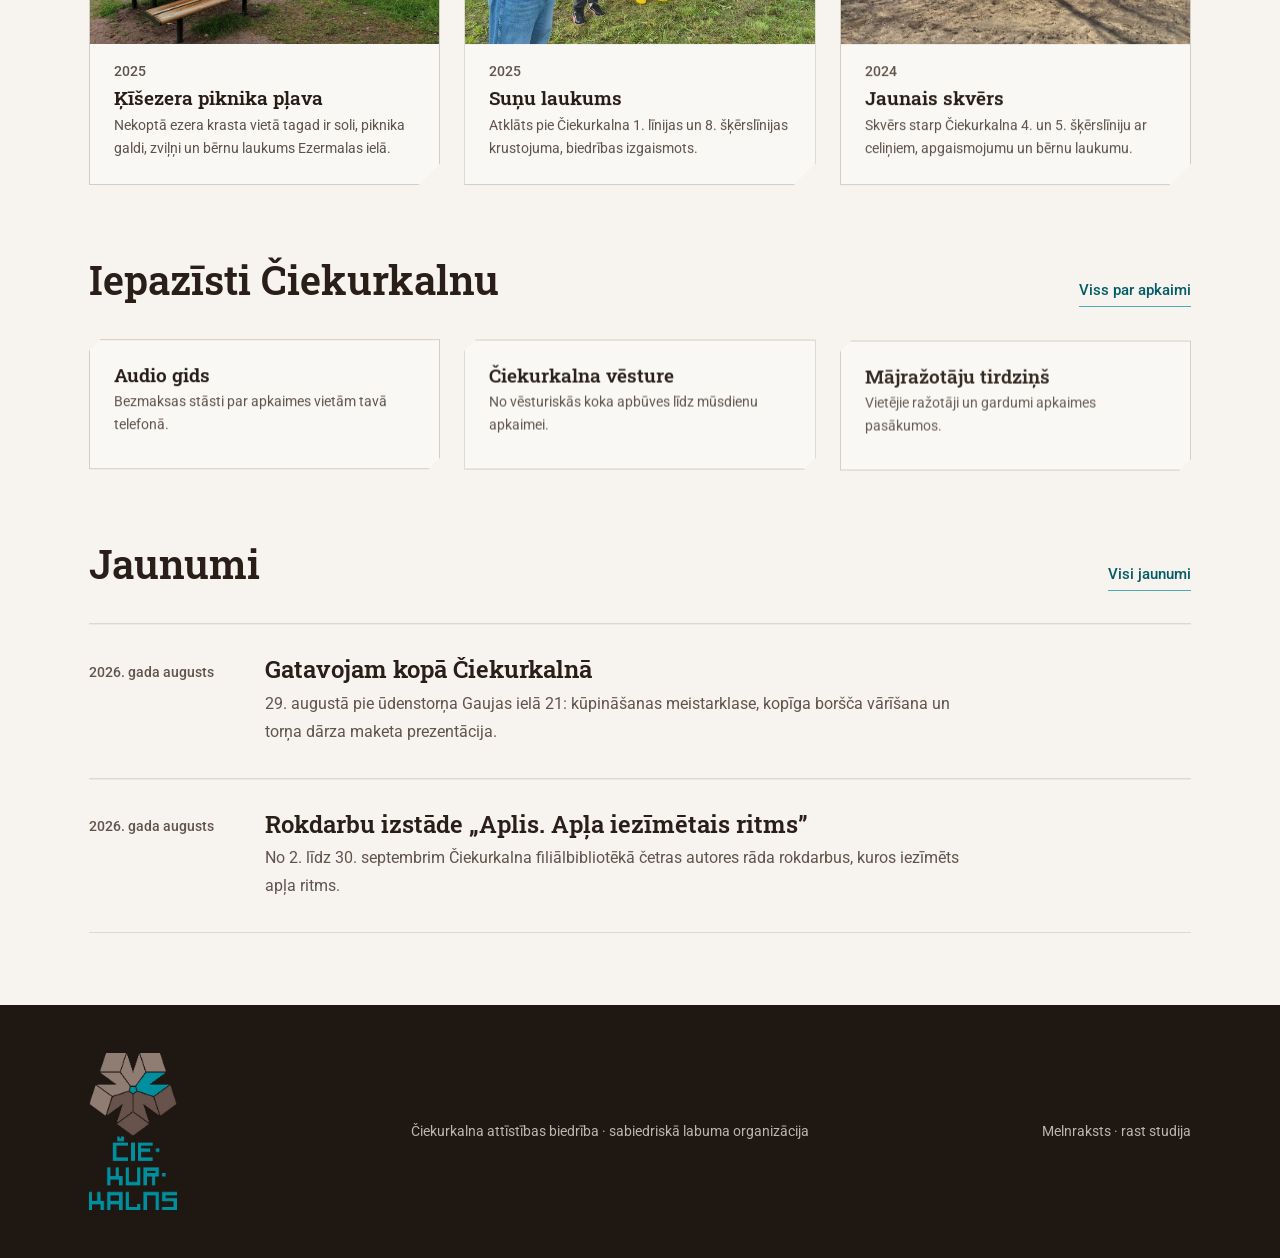
==== commit 4af98a43: "Peldošā galvene ar indikatoru un progresu; pilna valde ČAB lapā" ====
--- a/index.html
+++ b/index.html
@@ -40,6 +40,7 @@
     </a>
     <div class="mast__right">
     <nav class="mast__nav" aria-label="Vietnes sadaļas">
+      <span class="mast__ind" aria-hidden="true"></span>
       <a href="index.html" aria-current="page">Sākums</a>
       <a href="par-ciekurkalnu.html">Par Čiekurkalnu</a>
       <a href="cab.html">ČAB</a>
@@ -49,6 +50,7 @@
     </nav>
     <a class="mast__cta" href="cab.html#ziedot">Ziedot</a>
     </div>
+    <span class="mast__prog" aria-hidden="true"></span>
   </div>
 </header>
 
--- a/style.css
+++ b/style.css
@@ -16,26 +16,30 @@
 /* melnraksta josla */
 .draftbar{background:var(--color-band);color:var(--color-ink-dark);text-align:center;font-size:0.8rem;padding:var(--space-2xs) var(--space-sm);letter-spacing:0.02em;position:relative;z-index:60}
 
-/* galvene: tumšā masthead ar animētiem pasvītrojumiem un Ziedot pogu */
-.mast{position:sticky;top:0;z-index:50;background:color-mix(in oklab, var(--color-dark) 94%, transparent);backdrop-filter:blur(10px);border-bottom:1px solid var(--color-rule-dark)}
-.mast__in{display:flex;align-items:center;justify-content:space-between;gap:var(--space-md);padding-block:var(--space-xs)}
+/* galvene: peldoša fasetes josla ar slīdošo indikatoru un ritināšanas progresu */
+.mast{position:sticky;top:0.6rem;z-index:50;height:0;padding:0 var(--space-sm)}
+.mast .wrap{position:relative;background:color-mix(in oklab, var(--color-dark) 90%, transparent);backdrop-filter:blur(14px);border:1px solid oklch(94% 0.008 75 / 0.12);clip-path:polygon(16px 0,100% 0,100% calc(100% - 16px),calc(100% - 16px) 100%,0 100%,0 16px)}
+.mast__in{display:flex;align-items:center;justify-content:space-between;gap:var(--space-md);padding-block:var(--space-xs);transition:padding var(--dur-short) var(--ease-out)}
+.mast.is-scrolled .mast__in{padding-block:0.45rem}
 .brand{display:flex;align-items:center;gap:var(--space-xs);text-decoration:none}
-.brand img{width:34px;height:auto;transition:transform var(--dur-short) var(--ease-out)}
-.brand:hover img{transform:rotate(18deg)}
+.brand img{width:34px;height:auto;transition:transform 0.5s var(--ease-out)}
+.brand:hover img{transform:rotate(72deg)}
 .brand__t{font-family:var(--font-display);font-weight:700;font-size:1.05rem;line-height:1.15;letter-spacing:0.06em;color:var(--color-ink-dark)}
 .brand__t small{display:block;font-family:var(--font-body);font-weight:400;font-size:0.6rem;letter-spacing:0.16em;text-transform:uppercase;color:var(--color-muted-dark)}
 .mast__right{display:flex;align-items:center;gap:var(--space-md)}
-.mast__nav{display:flex;gap:var(--space-md);flex-wrap:wrap}
-.mast__nav a{position:relative;text-decoration:none;font-size:0.9rem;font-weight:500;color:var(--color-muted-dark);white-space:nowrap;padding-block:0.35rem;transition:color var(--dur-micro) var(--ease-out)}
-.mast__nav a::after{content:'';position:absolute;left:0;right:0;bottom:0;height:2px;background:var(--color-accent-hi);transform:scaleX(0);transform-origin:left;transition:transform var(--dur-short) var(--ease-out)}
+.mast__nav{position:relative;display:flex;gap:var(--space-md);flex-wrap:wrap}
+.mast__nav a{position:relative;text-decoration:none;font-size:0.9rem;font-weight:500;color:var(--color-muted-dark);white-space:nowrap;padding-block:0.4rem;transition:color var(--dur-micro) var(--ease-out)}
 .mast__nav a:hover{color:var(--color-ink-dark)}
-.mast__nav a:hover::after{transform:scaleX(1)}
 .mast__nav a[aria-current="page"]{color:var(--color-ink-dark)}
-.mast__nav a[aria-current="page"]::after{transform:scaleX(1)}
-.mast__cta{font-size:0.85rem;font-weight:600;text-decoration:none;color:oklch(98% 0.005 205);background:var(--color-accent);padding:0.55rem 1.2rem;white-space:nowrap;clip-path:polygon(9px 0,100% 0,100% calc(100% - 9px),calc(100% - 9px) 100%,0 100%,0 9px);transition:background-color var(--dur-micro) var(--ease-out)}
-.mast__cta:hover{background:var(--color-accent-ink)}
+/* rezerves pasvītrojums, ja nav JS; ar JS to aizstāj slīdošais indikators */
+.mast__nav:not(.has-ind) a[aria-current="page"]::after{content:'';position:absolute;left:0;right:0;bottom:0;height:2px;background:var(--color-accent-hi)}
+.mast__ind{position:absolute;bottom:0;left:0;height:2px;width:0;background:var(--color-accent-hi);clip-path:polygon(2px 0,100% 0,calc(100% - 2px) 100%,0 100%)}
+.mast__prog{position:absolute;left:0;bottom:0;height:2px;width:0;background:linear-gradient(90deg,var(--color-accent),var(--color-accent-hi));pointer-events:none}
+.mast__cta{font-size:0.85rem;font-weight:600;text-decoration:none;color:oklch(98% 0.005 205);background:var(--color-accent);padding:0.55rem 1.2rem;white-space:nowrap;clip-path:polygon(9px 0,100% 0,100% calc(100% - 9px),calc(100% - 9px) 100%,0 100%,0 9px);transition:background-color var(--dur-micro) var(--ease-out),transform var(--dur-micro) var(--ease-out)}
+.mast__cta:hover{background:var(--color-accent-ink);transform:translateY(-1px)}
 @media(max-width:1080px){.mast__cta{display:none}}
 @media(max-width:900px){
+  .mast{top:0.4rem;padding:0 var(--space-2xs)}
   .mast__in{flex-wrap:wrap;padding-block:var(--space-2xs)}
   .mast__right{width:100%}
   .mast__nav{gap:var(--space-sm);width:100%;overflow-x:auto;padding-bottom:0.2rem;flex-wrap:nowrap;scrollbar-width:none}
@@ -59,7 +63,7 @@
 }
 
 /* iekšlapu galva */
-.phead{padding-block:var(--space-2xl) var(--space-lg)}
+.phead{padding-block:calc(var(--space-3xl) + var(--space-md)) var(--space-lg)}
 .phead h1{font-size:clamp(2rem,4vw,3rem)}
 .phead p{color:var(--color-muted);max-width:40rem;margin-top:var(--space-2xs);font-size:var(--text-lg);font-weight:300}
 
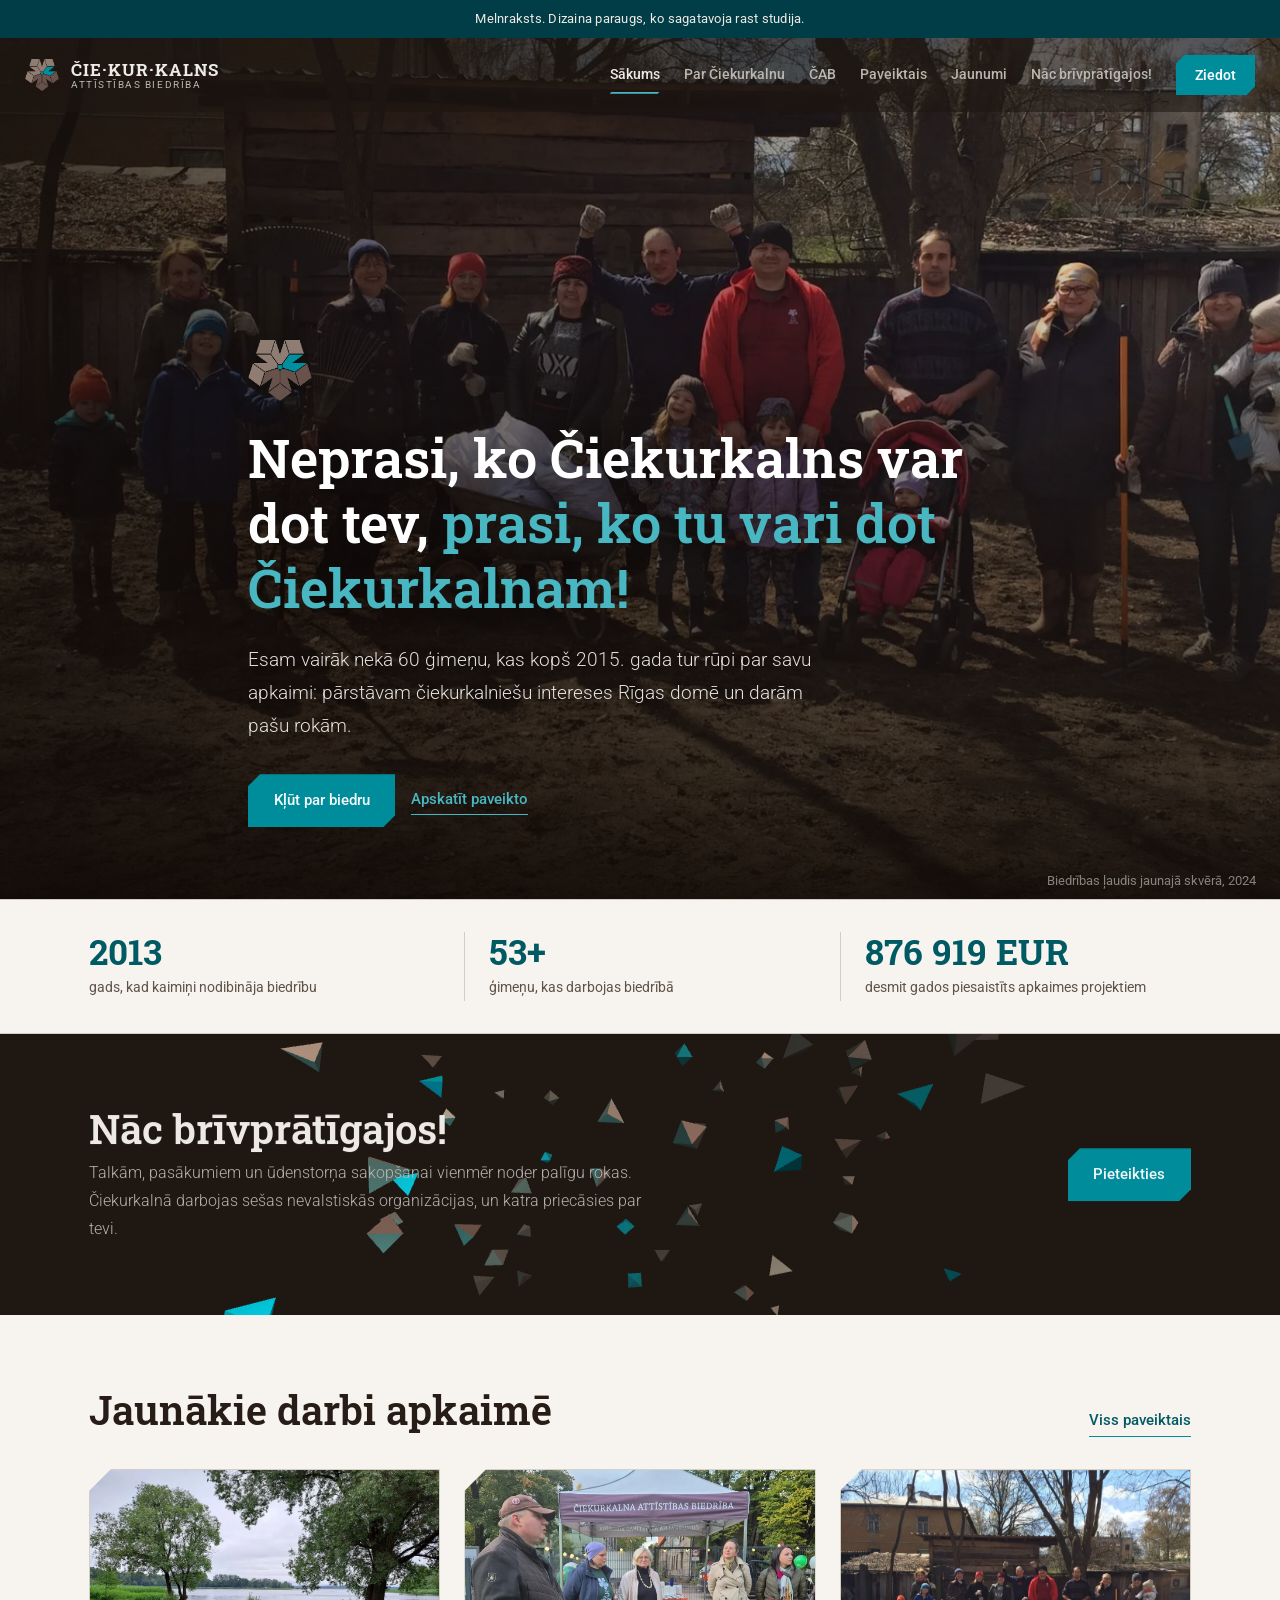
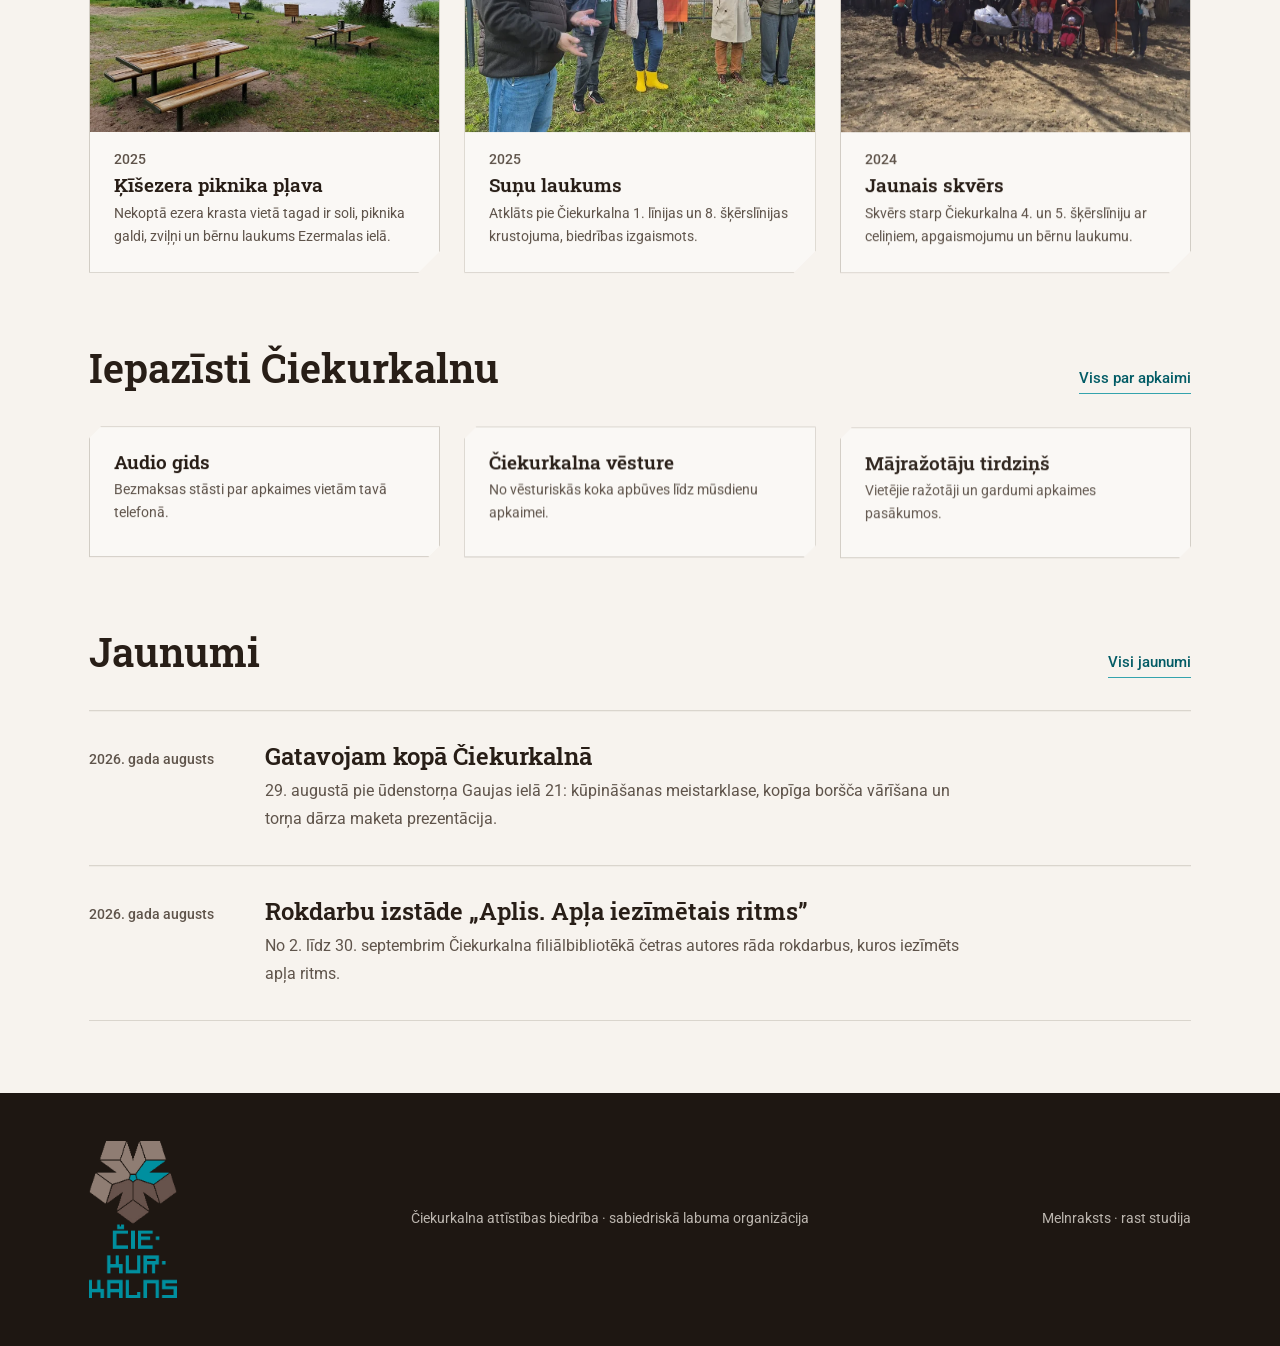
==== commit a0046229: "Telefonā hamburgera izvēlne, galvenes autoslēpšanās un labojumi" ====
--- a/index.html
+++ b/index.html
@@ -25,7 +25,7 @@
 .newsband__grid{display:grid;grid-template-columns:1.2fr auto;gap:var(--space-lg);align-items:center}
 .newsband h2{font-size:var(--text-2xl);margin-bottom:var(--space-2xs)}
 .newsband p{max-width:36rem;font-weight:300}
-@media(max-width:700px){.newsband__grid{grid-template-columns:minmax(0,1fr)}}
+@media(max-width:700px){.newsband__grid{grid-template-columns:minmax(0,1fr)}.newsband .btn{justify-self:start}}
 </style>
 </head>
 <body>
@@ -38,6 +38,9 @@
       <img src="assets/logo-rozete.png" alt="Čiekurkalna attīstības biedrības logo" width="30" height="28" />
       <span class="brand__t">ČIE·KUR·KALNS<small>attīstības biedrība</small></span>
     </a>
+    <button class="mast__burger" aria-label="Izvēlne" aria-expanded="false">
+      <span></span><span></span><span></span>
+    </button>
     <div class="mast__right">
     <nav class="mast__nav" aria-label="Vietnes sadaļas">
       <span class="mast__ind" aria-hidden="true"></span>
--- a/style.css
+++ b/style.css
@@ -16,10 +16,15 @@
 /* melnraksta josla */
 .draftbar{background:var(--color-band);color:var(--color-ink-dark);text-align:center;font-size:0.8rem;padding:var(--space-2xs) var(--space-sm);letter-spacing:0.02em;position:relative;z-index:60}
 
-/* galvene: peldoša fasetes josla ar slīdošo indikatoru un ritināšanas progresu */
-.mast{position:sticky;top:0.6rem;z-index:50;height:0;padding:0 var(--space-sm)}
-.mast .wrap{position:relative;background:color-mix(in oklab, var(--color-dark) 90%, transparent);backdrop-filter:blur(14px);border:1px solid oklch(94% 0.008 75 / 0.12);clip-path:polygon(16px 0,100% 0,100% calc(100% - 16px),calc(100% - 16px) 100%,0 100%,0 16px)}
-.mast__in{display:flex;align-items:center;justify-content:space-between;gap:var(--space-md);padding-block:var(--space-xs);transition:padding var(--dur-short) var(--ease-out)}
+/* galvene: sākumā pilnā platumā virs bildes, ritinot saraujas par peldošo fasetes joslu */
+@property --bar-cut{syntax:'<length>';inherits:true;initial-value:0px}
+.mast{position:sticky;top:0;z-index:50;height:0;padding:0;transition:top 0.4s var(--ease-out),padding 0.4s var(--ease-out),transform 0.35s var(--ease-out)}
+.mast.is-hidden{transform:translateY(-130%)}
+.mast .wrap{--bar-cut:0px;position:relative;max-width:100%;background:var(--color-dark);border:1px solid transparent;clip-path:polygon(var(--bar-cut) 0,100% 0,100% calc(100% - var(--bar-cut)),calc(100% - var(--bar-cut)) 100%,0 100%,0 var(--bar-cut));transition:max-width 0.4s var(--ease-out),background-color 0.4s var(--ease-out),border-color 0.4s var(--ease-out),--bar-cut 0.4s var(--ease-out)}
+body:has(.hero) .mast:not(.is-scrolled) .wrap{background:color-mix(in oklab, var(--color-dark) 55%, transparent)}
+.mast.is-scrolled{top:0.6rem;padding:0 var(--space-sm)}
+.mast.is-scrolled .wrap{--bar-cut:16px;max-width:1150px;background:var(--color-dark);border-color:oklch(94% 0.008 75 / 0.12)}
+.mast__in{display:flex;align-items:center;justify-content:space-between;gap:var(--space-md);padding-block:var(--space-sm);transition:padding 0.4s var(--ease-out)}
 .mast.is-scrolled .mast__in{padding-block:0.45rem}
 .brand{display:flex;align-items:center;gap:var(--space-xs);text-decoration:none}
 .brand img{width:34px;height:auto;transition:transform 0.5s var(--ease-out)}
@@ -37,16 +42,29 @@
 .mast__prog{position:absolute;left:0;bottom:0;height:2px;width:0;background:linear-gradient(90deg,var(--color-accent),var(--color-accent-hi));pointer-events:none}
 .mast__cta{font-size:0.85rem;font-weight:600;text-decoration:none;color:oklch(98% 0.005 205);background:var(--color-accent);padding:0.55rem 1.2rem;white-space:nowrap;clip-path:polygon(9px 0,100% 0,100% calc(100% - 9px),calc(100% - 9px) 100%,0 100%,0 9px);transition:background-color var(--dur-micro) var(--ease-out),transform var(--dur-micro) var(--ease-out)}
 .mast__cta:hover{background:var(--color-accent-ink);transform:translateY(-1px)}
-@media(max-width:1080px){.mast__cta{display:none}}
+@media(max-width:1080px) and (min-width:901px){.mast__cta{display:none}}
+.mast__burger{display:none;width:44px;height:44px;border:none;background:transparent;cursor:pointer;position:relative;z-index:70;flex:none}
+.mast__burger span{display:block;width:22px;height:2px;background:var(--color-ink-dark);margin:5px auto;transition:transform 0.3s var(--ease-out),opacity 0.2s var(--ease-out)}
+.mast.menu-open .mast__burger span:nth-child(1){transform:translateY(7px) rotate(45deg)}
+.mast.menu-open .mast__burger span:nth-child(2){opacity:0}
+.mast.menu-open .mast__burger span:nth-child(3){transform:translateY(-7px) rotate(-45deg)}
+body.no-scroll{overflow:hidden}
 @media(max-width:900px){
-  .mast{top:0.4rem;padding:0 var(--space-2xs)}
-  .mast__in{flex-wrap:wrap;padding-block:var(--space-2xs)}
-  .mast__right{width:100%}
-  .mast__nav{gap:var(--space-sm);width:100%;overflow-x:auto;padding-bottom:0.2rem;flex-wrap:nowrap;scrollbar-width:none}
+  .mast.is-scrolled{top:0.4rem;padding:0 var(--space-2xs)}
+  .mast__burger{display:block}
+  .mast.menu-open .wrap{clip-path:none}
+  .mast__right{position:fixed;inset:0;z-index:65;background:color-mix(in oklab, var(--color-dark) 97%, black);display:flex;flex-direction:column;justify-content:center;align-items:flex-start;padding:5rem var(--space-lg) var(--space-2xl);gap:var(--space-xl);transform:translateX(102%);transition:transform 0.35s var(--ease-out);visibility:hidden}
+  .mast.menu-open .mast__right{transform:none;visibility:visible}
+  .mast__nav{flex-direction:column;align-items:flex-start;gap:var(--space-md)}
+  .mast__nav a{font-family:var(--font-display);font-size:1.5rem;font-weight:600;color:var(--color-ink-dark);padding-block:0.2rem}
+  .mast__nav a[aria-current="page"]{color:var(--color-accent-hi)}
+  .mast__ind{display:none}
+  .mast__nav.has-ind a[aria-current="page"]::after{content:none}
+  .mast__cta{display:inline-block;font-size:1rem;padding:0.8rem 1.8rem}
 }
 
 /* hero: pilna platuma kaimiņu foto ar devīzi (sākums) */
-.hero{position:relative;background:var(--color-dark);color:var(--color-ink-dark);overflow:hidden;display:flex;align-items:flex-end;min-height:86svh}
+.hero{position:relative;background:var(--color-dark);color:var(--color-ink-dark);overflow:hidden;display:flex;align-items:flex-end;min-height:calc(100svh - 2.4rem)}
 .hero__bg{position:absolute;inset:0;width:100%;height:100%;object-fit:cover;object-position:center 38%}
 .hero::after{content:'';position:absolute;inset:0;background:linear-gradient(100deg, oklch(15% 0.015 55 / 0.72) 0%, oklch(15% 0.015 55 / 0.3) 48%, transparent 70%), linear-gradient(to top, oklch(15% 0.015 55 / 0.94) 0%, oklch(15% 0.015 55 / 0.55) 38%, oklch(15% 0.015 55 / 0.15) 70%, oklch(15% 0.015 55 / 0.3) 100%)}
 .hero__content{position:relative;z-index:2;padding-block:var(--space-3xl) var(--space-2xl);max-width:52rem}
@@ -56,7 +74,7 @@
 .hero__lead{max-width:36rem;color:oklch(96% 0.005 75 / 0.92);font-size:var(--text-lg);margin-bottom:var(--space-lg);font-weight:300;text-shadow:0 1px 12px oklch(0% 0 0 / 0.4)}
 .hero .figcap{position:absolute;right:var(--space-md);bottom:var(--space-2xs);z-index:2;color:oklch(96% 0.005 75 / 0.5);margin:0}
 @media(max-width:700px){
-  .hero{min-height:78svh}
+  .hero{min-height:calc(100svh - 2.4rem)}
   .hero__bg{content:url("assets/hero-kaimini-m.webp");object-position:center 30%}
   .hero__content{padding-block:var(--space-2xl) var(--space-xl)}
   .hero__logo{width:52px}
